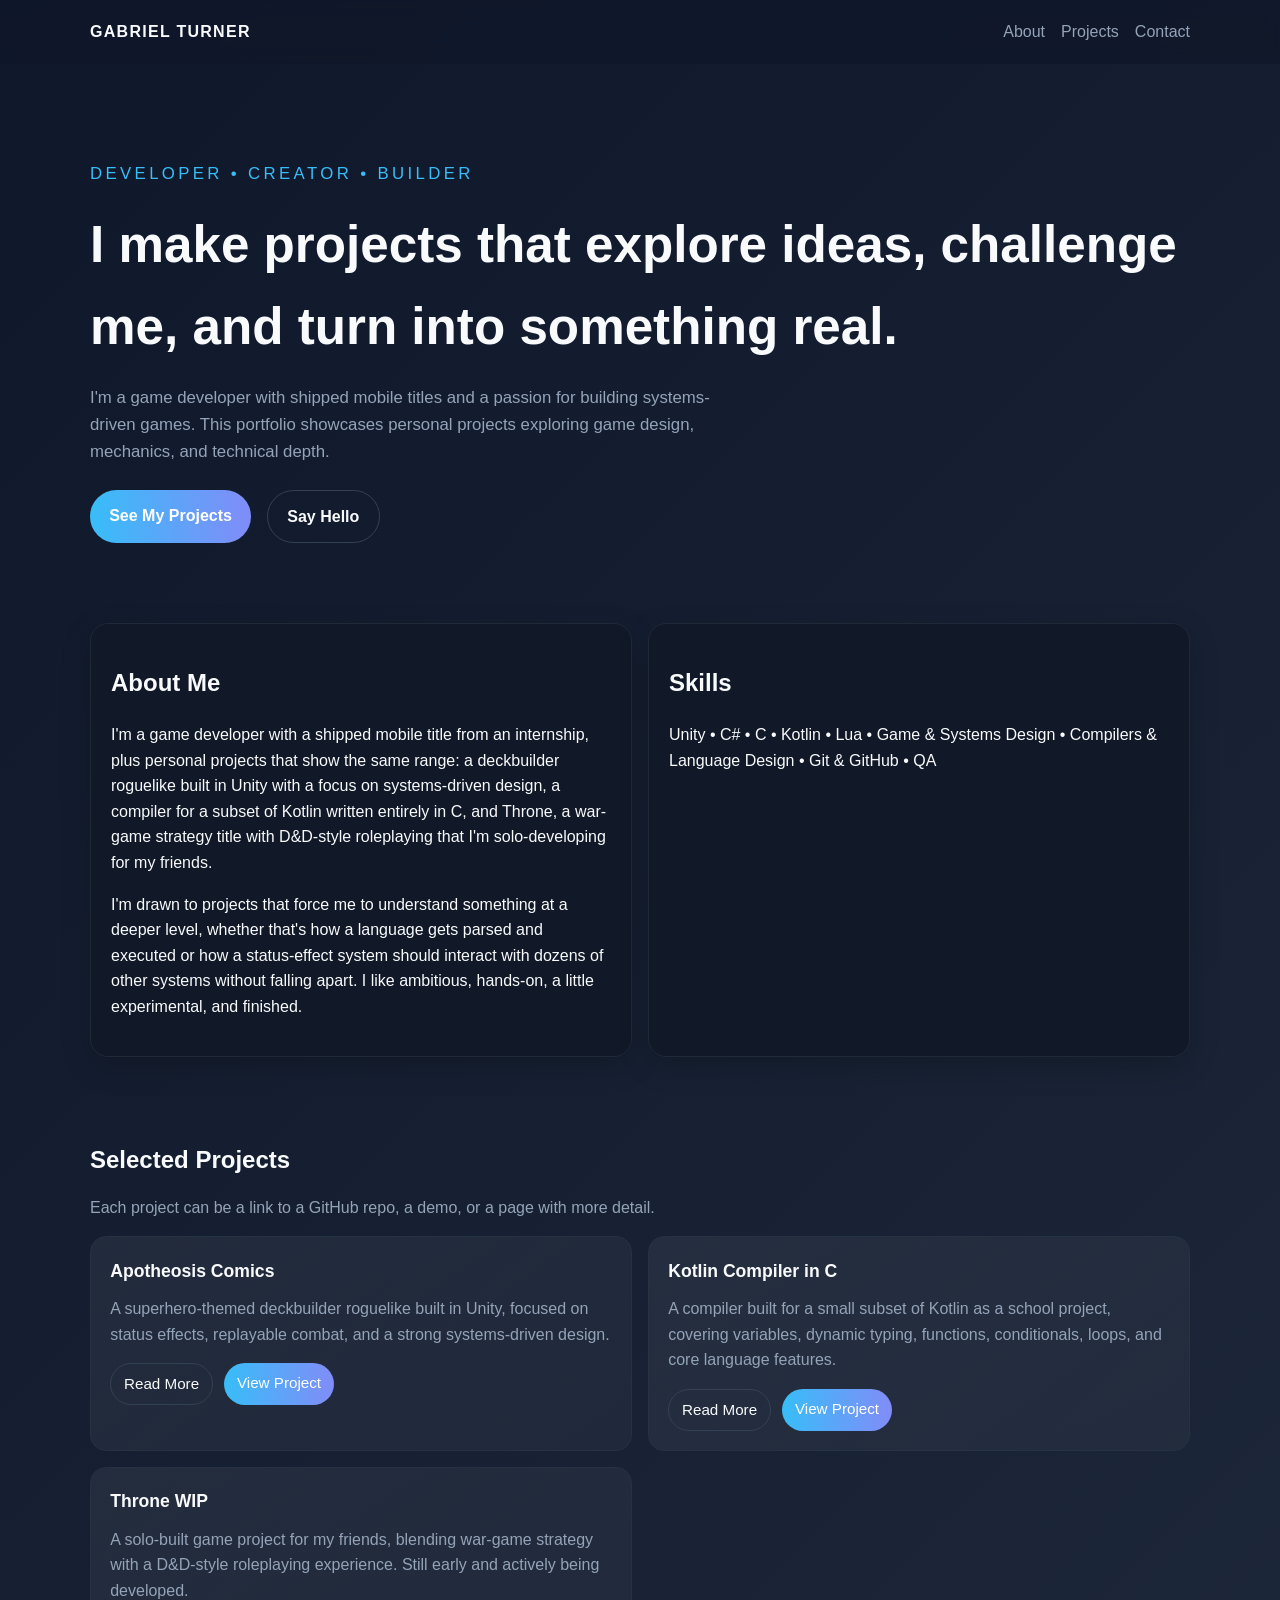
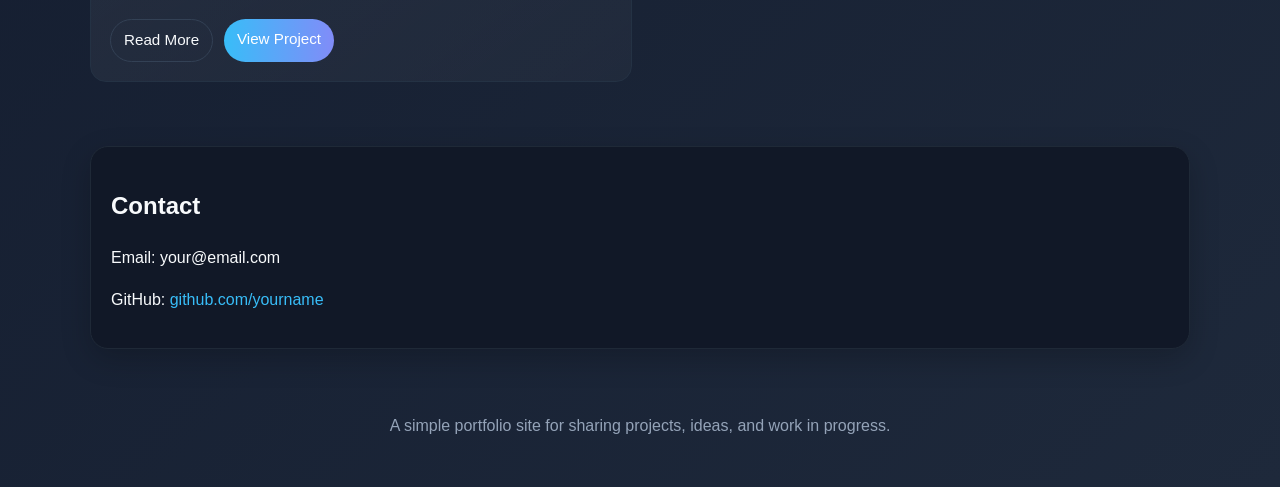
==== index.html @ 8d3835a8 "Add files via upload" ====
<!DOCTYPE html>
<html lang="en">
  <head>
    <meta charset="UTF-8" />
    <meta name="viewport" content="width=device-width, initial-scale=1.0" />
    <title>Gabriel Turner | Portfolio</title>
    <meta name="description" content="A simple portfolio website starter for GitHub Pages." />
    <style>
      :root {
        --bg: #0f172a;
        --card: #111827;
        --text: #f8fafc;
        --muted: #94a3b8;
        --accent: #38bdf8;
        --accent-2: #818cf8;
      }

      * { box-sizing: border-box; }
      body {
        margin: 0;
        font-family: Arial, Helvetica, sans-serif;
        background: linear-gradient(135deg, var(--bg), #1e293b);
        color: var(--text);
        line-height: 1.6;
      }

      a { color: inherit; text-decoration: none; }

      .container {
        width: min(1100px, calc(100% - 2rem));
        margin: 0 auto;
      }

      header {
        padding: 1.2rem 0;
        position: sticky;
        top: 0;
        background: rgba(15, 23, 42, 0.8);
        backdrop-filter: blur(8px);
      }

      nav {
        display: flex;
        justify-content: space-between;
        align-items: center;
      }

      .brand {
        font-weight: 700;
        letter-spacing: 0.08em;
        text-transform: uppercase;
      }

      .nav-links {
        display: flex;
        gap: 1rem;
        color: var(--muted);
      }

      .hero {
        padding: 5rem 0 3rem;
        display: grid;
        gap: 2rem;
        align-items: center;
      }

      .hero h1 {
        font-size: clamp(2rem, 4vw, 3.5rem);
        margin: 0 0 1rem;
      }

      .hero p {
        color: var(--muted);
        font-size: 1.05rem;
        max-width: 650px;
      }

      .hero-actions {
        display: flex;
        flex-wrap: wrap;
        gap: 1rem;
        margin-top: 1.5rem;
      }

      .btn {
        display: inline-block;
        padding: 0.8rem 1.2rem;
        border-radius: 999px;
        font-weight: 600;
      }

      .btn-primary {
        background: linear-gradient(90deg, var(--accent), var(--accent-2));
        color: white;
      }

      .btn-secondary {
        border: 1px solid #334155;
        color: var(--text);
      }

      .card {
        background: var(--card);
        border: 1px solid #1f2937;
        border-radius: 18px;
        padding: 1.25rem;
        box-shadow: 0 10px 30px rgba(0,0,0,0.2);
      }

      section {
        padding: 2rem 0;
      }

      .grid {
        display: grid;
        gap: 1rem;
        grid-template-columns: repeat(2, minmax(0, 1fr));
      }

      .project-list {
        display: grid;
        gap: 1rem;
        grid-template-columns: repeat(2, minmax(0, 1fr));
      }

      .project {
        padding: 1.2rem;
        border-radius: 16px;
        background: linear-gradient(145deg, rgba(255,255,255,0.06), rgba(255,255,255,0.03));
        border: 1px solid #243244;
        display: flex;
        flex-direction: column;
        gap: 0.7rem;
      }

      .project h3 {
        margin: 0;
        font-size: 1.1rem;
      }

      .project p {
        margin: 0;
        color: var(--muted);
      }

      .project-links {
        display: flex;
        flex-wrap: wrap;
        gap: 0.7rem;
        margin-top: 0.3rem;
      }

      .project-links a {
        display: inline-block;
        padding: 0.5rem 0.8rem;
        border-radius: 999px;
        border: 1px solid #334155;
        color: var(--text);
        font-size: 0.95rem;
      }

      .project-links a.primary {
        background: linear-gradient(90deg, var(--accent), var(--accent-2));
        color: white;
        border: none;
      }

      footer {
        padding: 2rem 0 3rem;
        color: var(--muted);
        text-align: center;
      }

      @media (max-width: 700px) {
        .grid,
        .project-list {
          grid-template-columns: 1fr;
        }

        .hero {
          padding-top: 3rem;
        }
      }
    </style>
  </head>
  <body>
    <header>
      <div class="container">
        <nav>
          <a href="#" class="brand">Gabriel Turner</a>
          <div class="nav-links">
            <a href="#about">About</a>
            <a href="#projects">Projects</a>
            <a href="#contact">Contact</a>
          </div>
        </nav>
      </div>
    </header>

    <main class="container">
      <section class="hero">
        <div>
          <p style="text-transform: uppercase; letter-spacing: 0.2em; color: var(--accent);">Developer • Creator • Builder</p>
          <h1>I make projects that explore ideas, challenge me, and turn into something real.</h1>
          <p>
            I'm a game developer with shipped mobile titles and a passion for building systems-driven games. This portfolio showcases personal projects exploring game design, mechanics, and technical depth.
          </p>
          <div class="hero-actions">
            <a class="btn btn-primary" href="#projects">See My Projects</a>
            <a class="btn btn-secondary" href="#contact">Say Hello</a>
          </div>
        </div>
      </section>

      <section id="about">
        <div class="grid">
          <div class="card">
            <h2>About Me</h2>
            <p>
              I'm a game developer with a shipped mobile title from an internship, plus personal projects that show the same range: a deckbuilder roguelike built in Unity with a focus on systems-driven design, a compiler for a subset of Kotlin written entirely in C, and Throne, a war-game strategy title with D&D-style roleplaying that I'm solo-developing for my friends.
            </p>
            <p>
              I'm drawn to projects that force me to understand something at a deeper level, whether that's how a language gets parsed and executed or how a status-effect system should interact with dozens of other systems without falling apart. I like ambitious, hands-on, a little experimental, and finished.
            </p>
          </div>
          <div class="card">
            <h2>Skills</h2>
            <p>Unity • C# • C • Kotlin • Lua • Game &amp; Systems Design • Compilers &amp; Language Design • Git &amp; GitHub • QA</p>
          </div>
        </div>
      </section>

      <section id="projects">
        <h2>Selected Projects</h2>
        <p style="color: var(--muted); margin-top: -0.25rem; margin-bottom: 1rem;">
          Each project can be a link to a GitHub repo, a demo, or a page with more detail.
        </p>
        <div class="project-list">
          <div class="project">
            <h3>Apotheosis Comics</h3>
            <p>A superhero-themed deckbuilder roguelike built in Unity, focused on status effects, replayable combat, and a strong systems-driven design.</p>
            <div class="project-links">
              <a href="project-unity.html">Read More</a>
              <a class="primary" href="https://github.com/gabraham3/Paragon-Comics" target="_blank" rel="noopener noreferrer">View Project</a>
            </div>
          </div>
          <div class="project">
            <h3>Kotlin Compiler in C</h3>
            <p>A compiler built for a small subset of Kotlin as a school project, covering variables, dynamic typing, functions, conditionals, loops, and core language features.</p>
            <div class="project-links">
              <a href="project-compiler.html">Read More</a>
              <a class="primary" href="https://github.com/gabraham3/Kotlin-Compiler" target="_blank" rel="noopener noreferrer">View Project</a>
            </div>
          </div>
          <div class="project">
            <h3>Throne WIP</h3>
            <p>A solo-built game project for my friends, blending war-game strategy with a D&D-style roleplaying experience. Still early and actively being developed.</p>
            <div class="project-links">
              <a href="project-throne.html">Read More</a>
              <a class="primary" href="https://github.com/gabraham3/throne" target="_blank" rel="noopener noreferrer">View Project</a>
            </div>
          </div>
        </div>
      </section>

      <section id="contact">
        <div class="card">
          <h2>Contact</h2>
          <p>Email: your@email.com</p>
          <p>GitHub: <a href="https://github.com" style="color: var(--accent);">github.com/yourname</a></p>
        </div>
      </section>
    </main>

    <footer>
      <div class="container">A simple portfolio site for sharing projects, ideas, and work in progress.</div>
    </footer>
  </body>
</html>
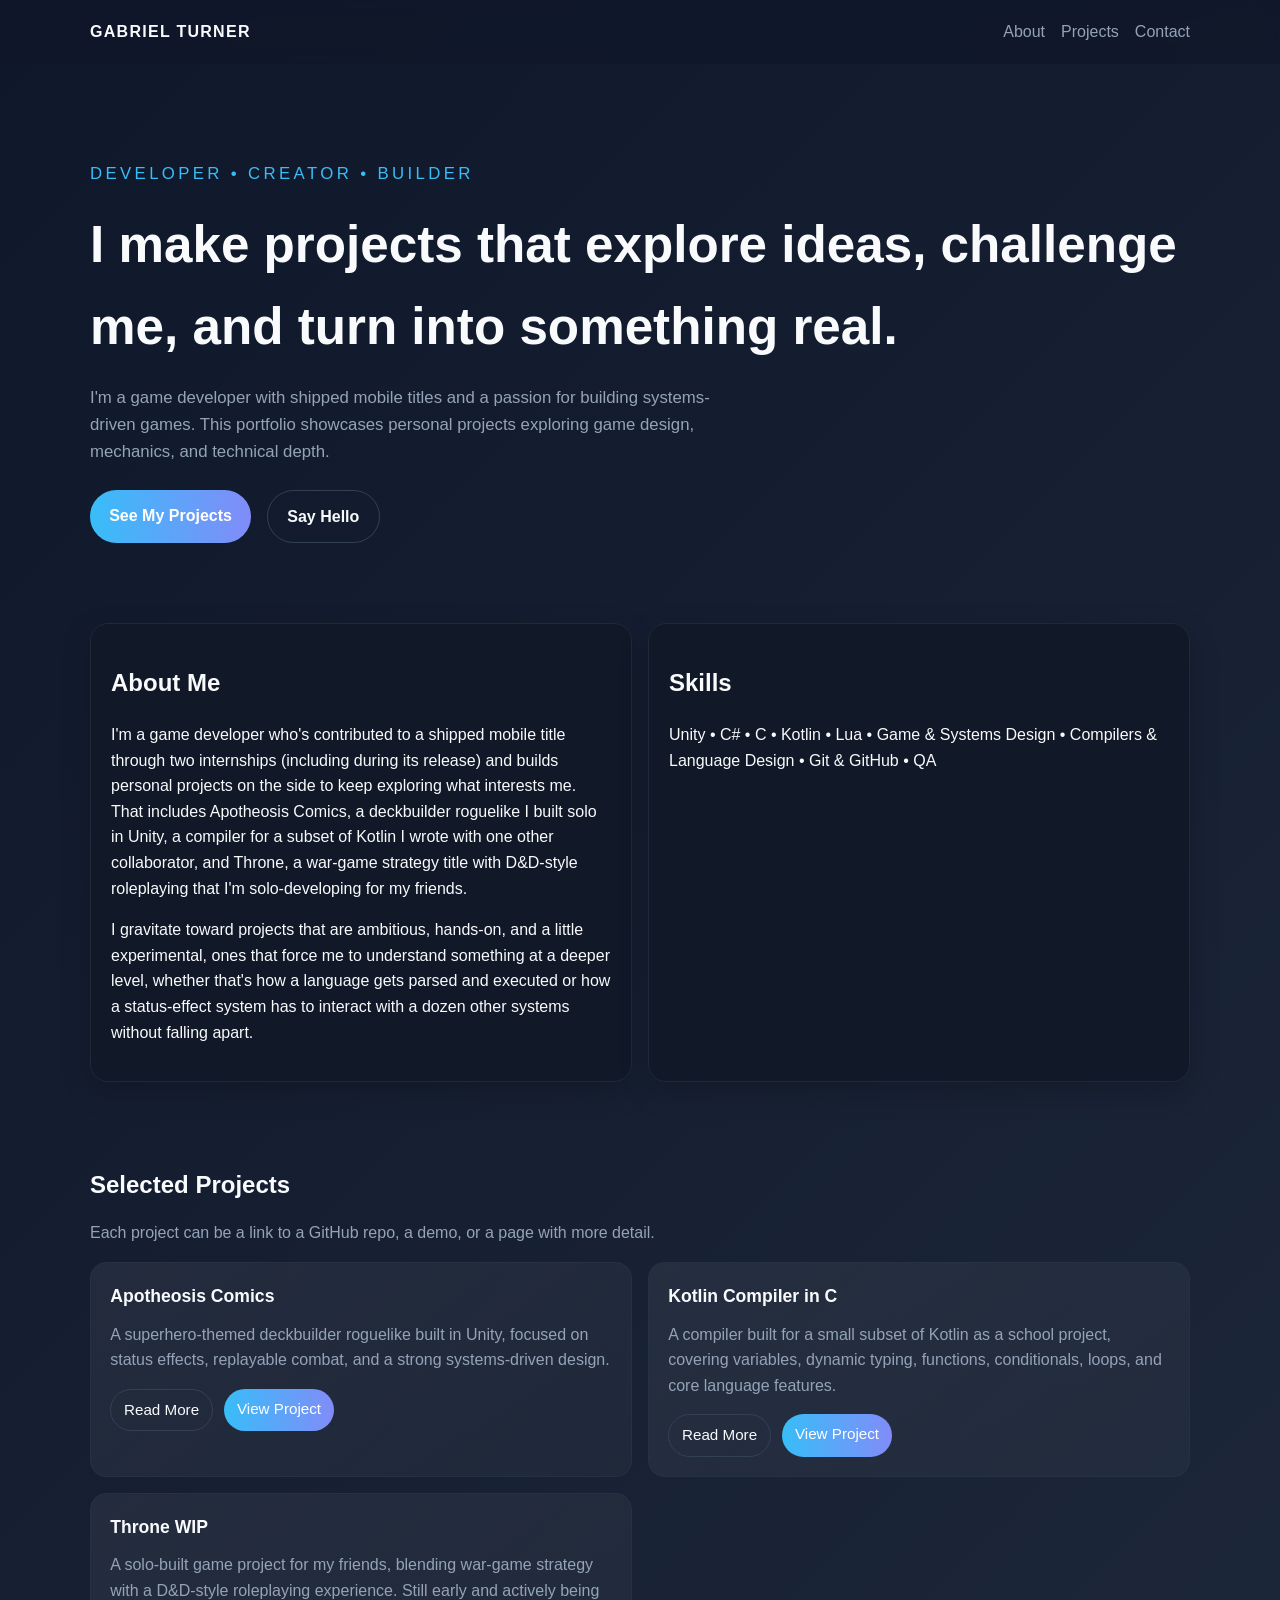
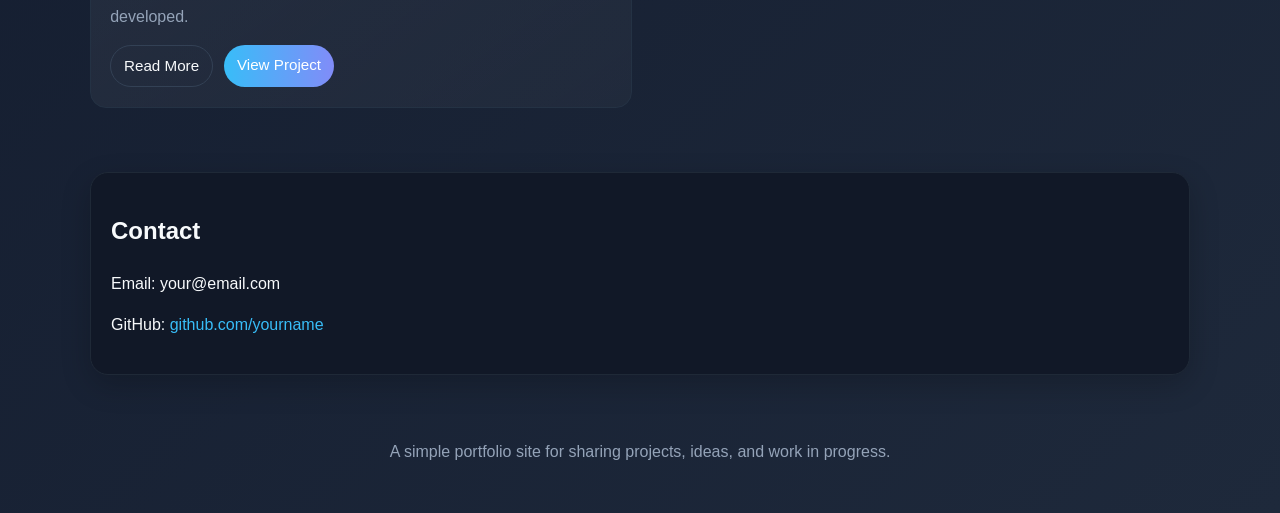
==== commit ba6e341a: "Add files via upload" ====
--- a/index.html
+++ b/index.html
@@ -217,10 +217,10 @@
           <div class="card">
             <h2>About Me</h2>
             <p>
-              I'm a game developer with a shipped mobile title from an internship, plus personal projects that show the same range: a deckbuilder roguelike built in Unity with a focus on systems-driven design, a compiler for a subset of Kotlin written entirely in C, and Throne, a war-game strategy title with D&D-style roleplaying that I'm solo-developing for my friends.
+              I'm a game developer who's contributed to a shipped mobile title through two internships (including during its release) and builds personal projects on the side to keep exploring what interests me. That includes Apotheosis Comics, a deckbuilder roguelike I built solo in Unity, a compiler for a subset of Kotlin I wrote with one other collaborator, and Throne, a war-game strategy title with D&D-style roleplaying that I'm solo-developing for my friends.
             </p>
             <p>
-              I'm drawn to projects that force me to understand something at a deeper level, whether that's how a language gets parsed and executed or how a status-effect system should interact with dozens of other systems without falling apart. I like ambitious, hands-on, a little experimental, and finished.
+              I gravitate toward projects that are ambitious, hands-on, and a little experimental, ones that force me to understand something at a deeper level, whether that's how a language gets parsed and executed or how a status-effect system has to interact with a dozen other systems without falling apart.
             </p>
           </div>
           <div class="card">
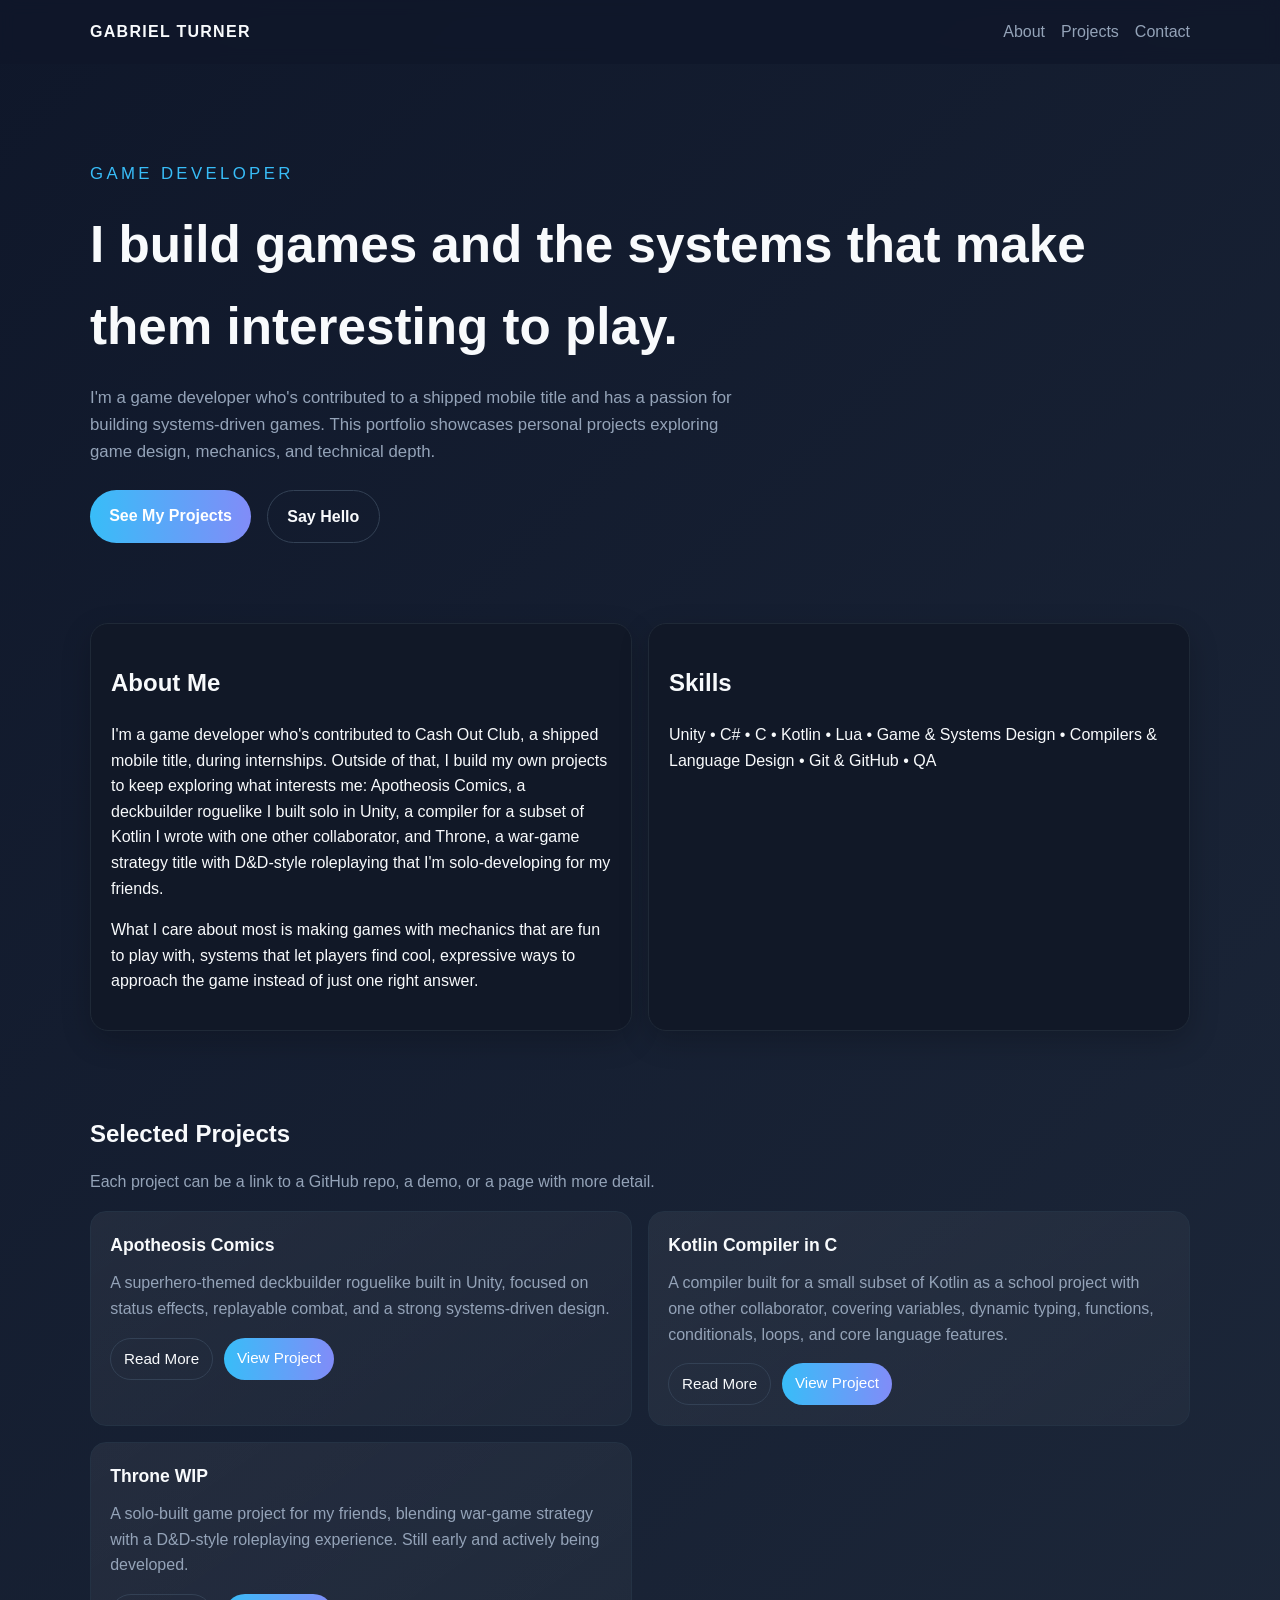
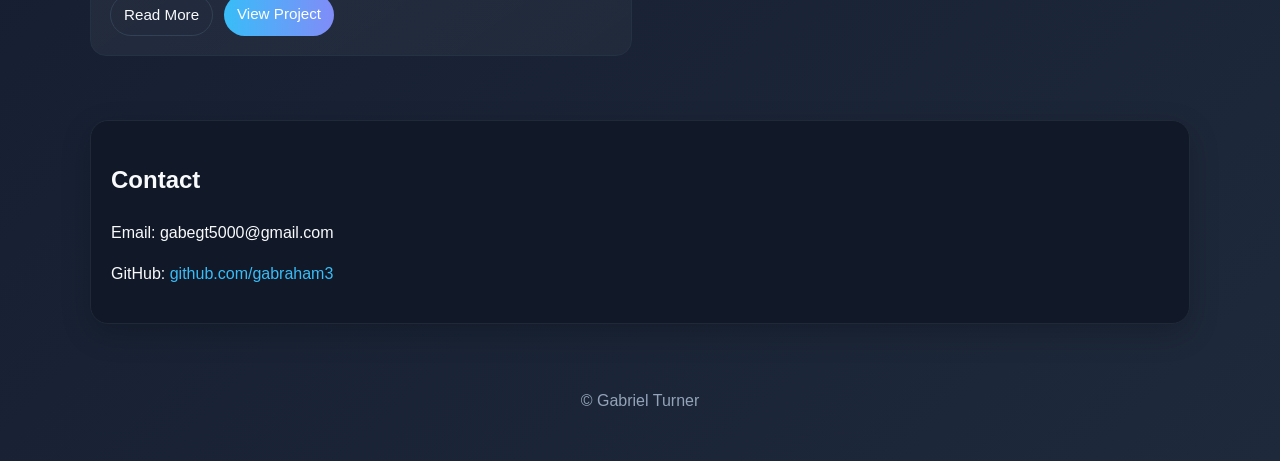
==== commit ff604b35: "Add files via upload" ====
--- a/index.html
+++ b/index.html
@@ -200,10 +200,10 @@
     <main class="container">
       <section class="hero">
         <div>
-          <p style="text-transform: uppercase; letter-spacing: 0.2em; color: var(--accent);">Developer • Creator • Builder</p>
-          <h1>I make projects that explore ideas, challenge me, and turn into something real.</h1>
+          <p style="text-transform: uppercase; letter-spacing: 0.2em; color: var(--accent);">Game Developer</p>
+          <h1>I build games and the systems that make them interesting to play.</h1>
           <p>
-            I'm a game developer with shipped mobile titles and a passion for building systems-driven games. This portfolio showcases personal projects exploring game design, mechanics, and technical depth.
+            I'm a game developer who's contributed to a shipped mobile title and has a passion for building systems-driven games. This portfolio showcases personal projects exploring game design, mechanics, and technical depth.
           </p>
           <div class="hero-actions">
             <a class="btn btn-primary" href="#projects">See My Projects</a>
@@ -217,10 +217,10 @@
           <div class="card">
             <h2>About Me</h2>
             <p>
-              I'm a game developer who's contributed to a shipped mobile title through two internships (including during its release) and builds personal projects on the side to keep exploring what interests me. That includes Apotheosis Comics, a deckbuilder roguelike I built solo in Unity, a compiler for a subset of Kotlin I wrote with one other collaborator, and Throne, a war-game strategy title with D&D-style roleplaying that I'm solo-developing for my friends.
+              I'm a game developer who's contributed to Cash Out Club, a shipped mobile title, during internships. Outside of that, I build my own projects to keep exploring what interests me: Apotheosis Comics, a deckbuilder roguelike I built solo in Unity, a compiler for a subset of Kotlin I wrote with one other collaborator, and Throne, a war-game strategy title with D&D-style roleplaying that I'm solo-developing for my friends.
             </p>
             <p>
-              I gravitate toward projects that are ambitious, hands-on, and a little experimental, ones that force me to understand something at a deeper level, whether that's how a language gets parsed and executed or how a status-effect system has to interact with a dozen other systems without falling apart.
+              What I care about most is making games with mechanics that are fun to play with, systems that let players find cool, expressive ways to approach the game instead of just one right answer.
             </p>
           </div>
           <div class="card">
@@ -246,7 +246,7 @@
           </div>
           <div class="project">
             <h3>Kotlin Compiler in C</h3>
-            <p>A compiler built for a small subset of Kotlin as a school project, covering variables, dynamic typing, functions, conditionals, loops, and core language features.</p>
+            <p>A compiler built for a small subset of Kotlin as a school project with one other collaborator, covering variables, dynamic typing, functions, conditionals, loops, and core language features.</p>
             <div class="project-links">
               <a href="project-compiler.html">Read More</a>
               <a class="primary" href="https://github.com/gabraham3/Kotlin-Compiler" target="_blank" rel="noopener noreferrer">View Project</a>
@@ -266,14 +266,14 @@
       <section id="contact">
         <div class="card">
           <h2>Contact</h2>
-          <p>Email: your@email.com</p>
-          <p>GitHub: <a href="https://github.com" style="color: var(--accent);">github.com/yourname</a></p>
+          <p>Email: gabegt5000@gmail.com</p>
+          <p>GitHub: <a href="https://github.com/gabraham3" style="color: var(--accent);">github.com/gabraham3</a></p>
         </div>
       </section>
     </main>
 
     <footer>
-      <div class="container">A simple portfolio site for sharing projects, ideas, and work in progress.</div>
+      <div class="container">&copy; Gabriel Turner</div>
     </footer>
   </body>
 </html>
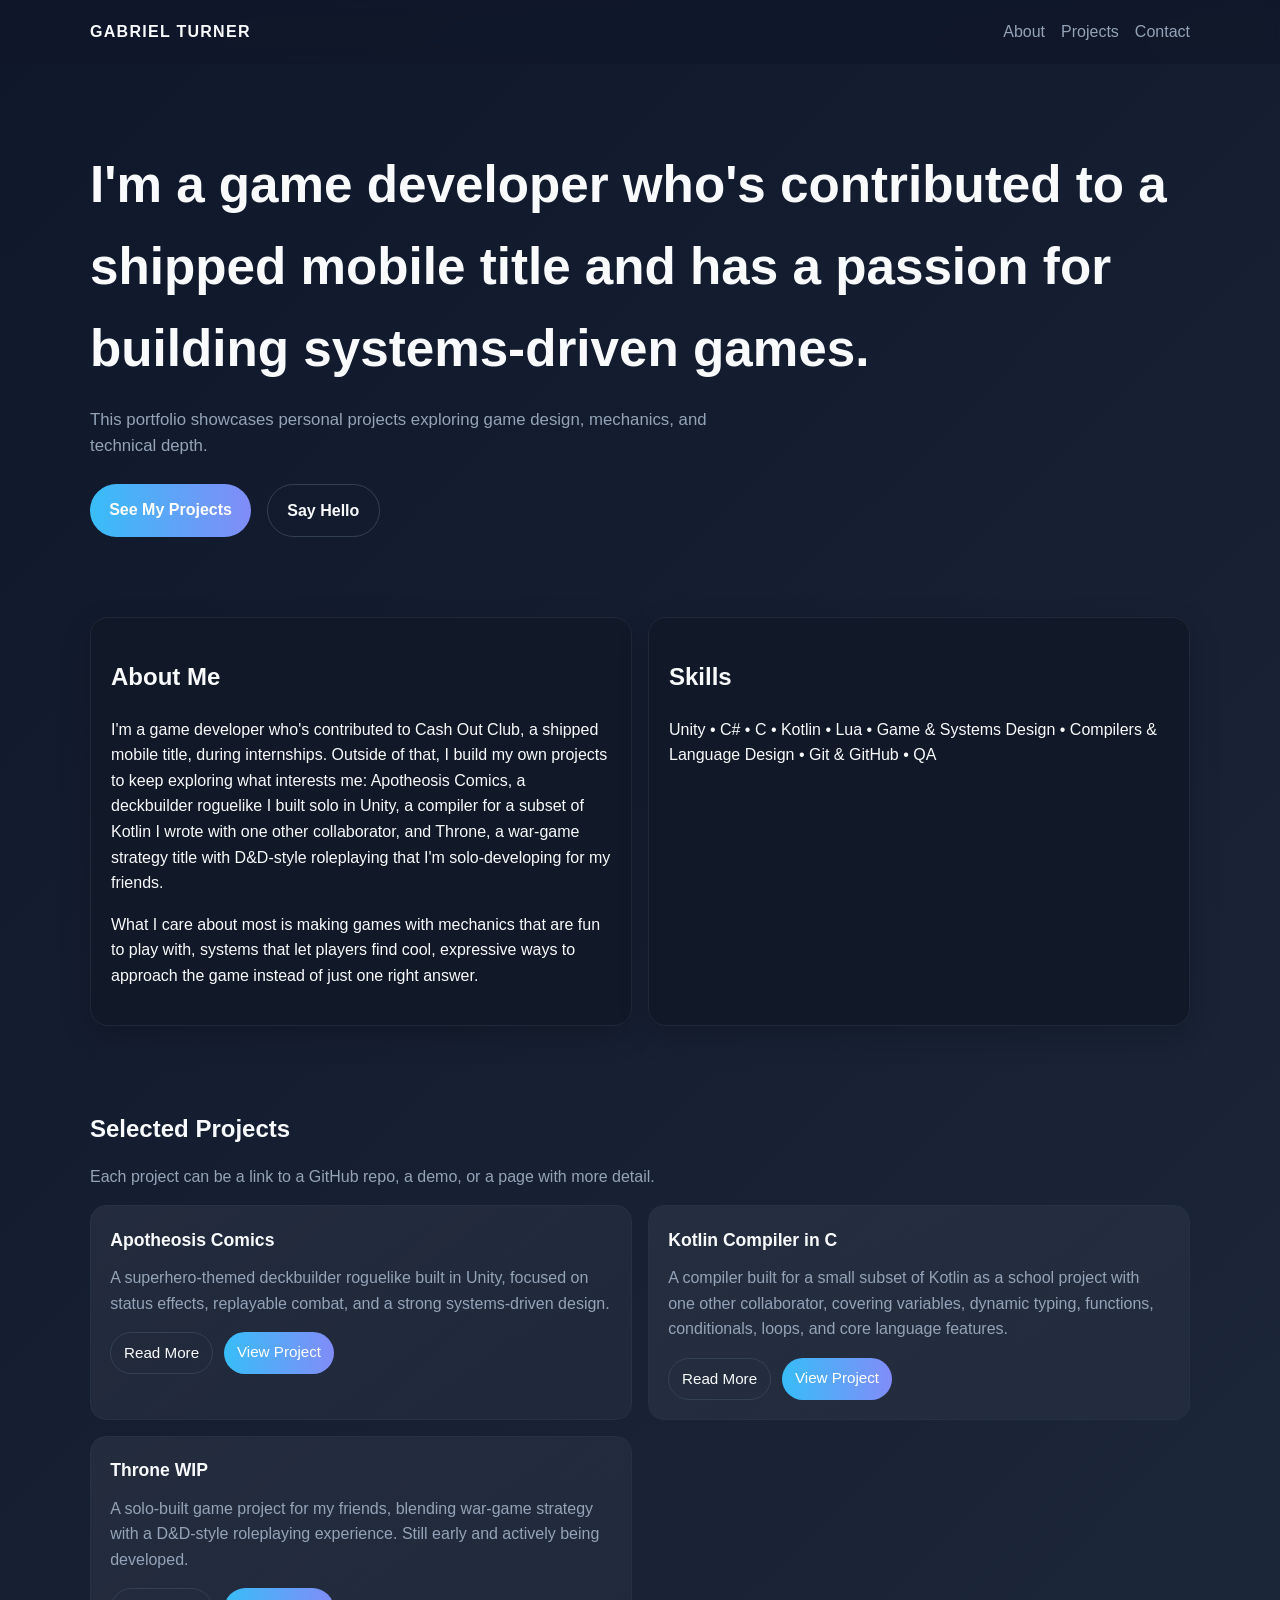
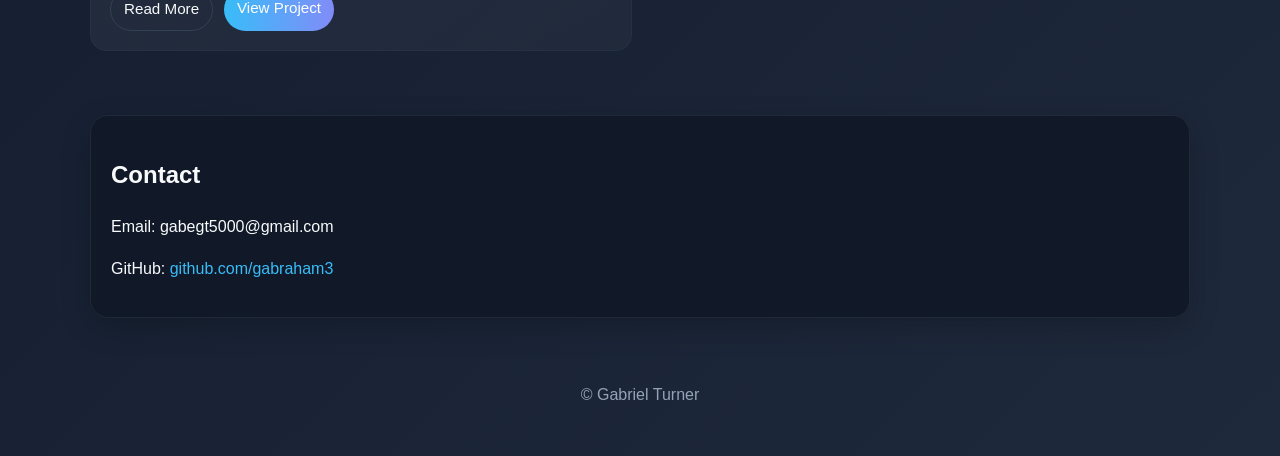
==== commit 9e2b823d: "Add files via upload" ====
--- a/index.html
+++ b/index.html
@@ -200,10 +200,9 @@
     <main class="container">
       <section class="hero">
         <div>
-          <p style="text-transform: uppercase; letter-spacing: 0.2em; color: var(--accent);">Game Developer</p>
-          <h1>I build games and the systems that make them interesting to play.</h1>
+          <h1>I'm a game developer who's contributed to a shipped mobile title and has a passion for building systems-driven games.</h1>
           <p>
-            I'm a game developer who's contributed to a shipped mobile title and has a passion for building systems-driven games. This portfolio showcases personal projects exploring game design, mechanics, and technical depth.
+            This portfolio showcases personal projects exploring game design, mechanics, and technical depth.
           </p>
           <div class="hero-actions">
             <a class="btn btn-primary" href="#projects">See My Projects</a>
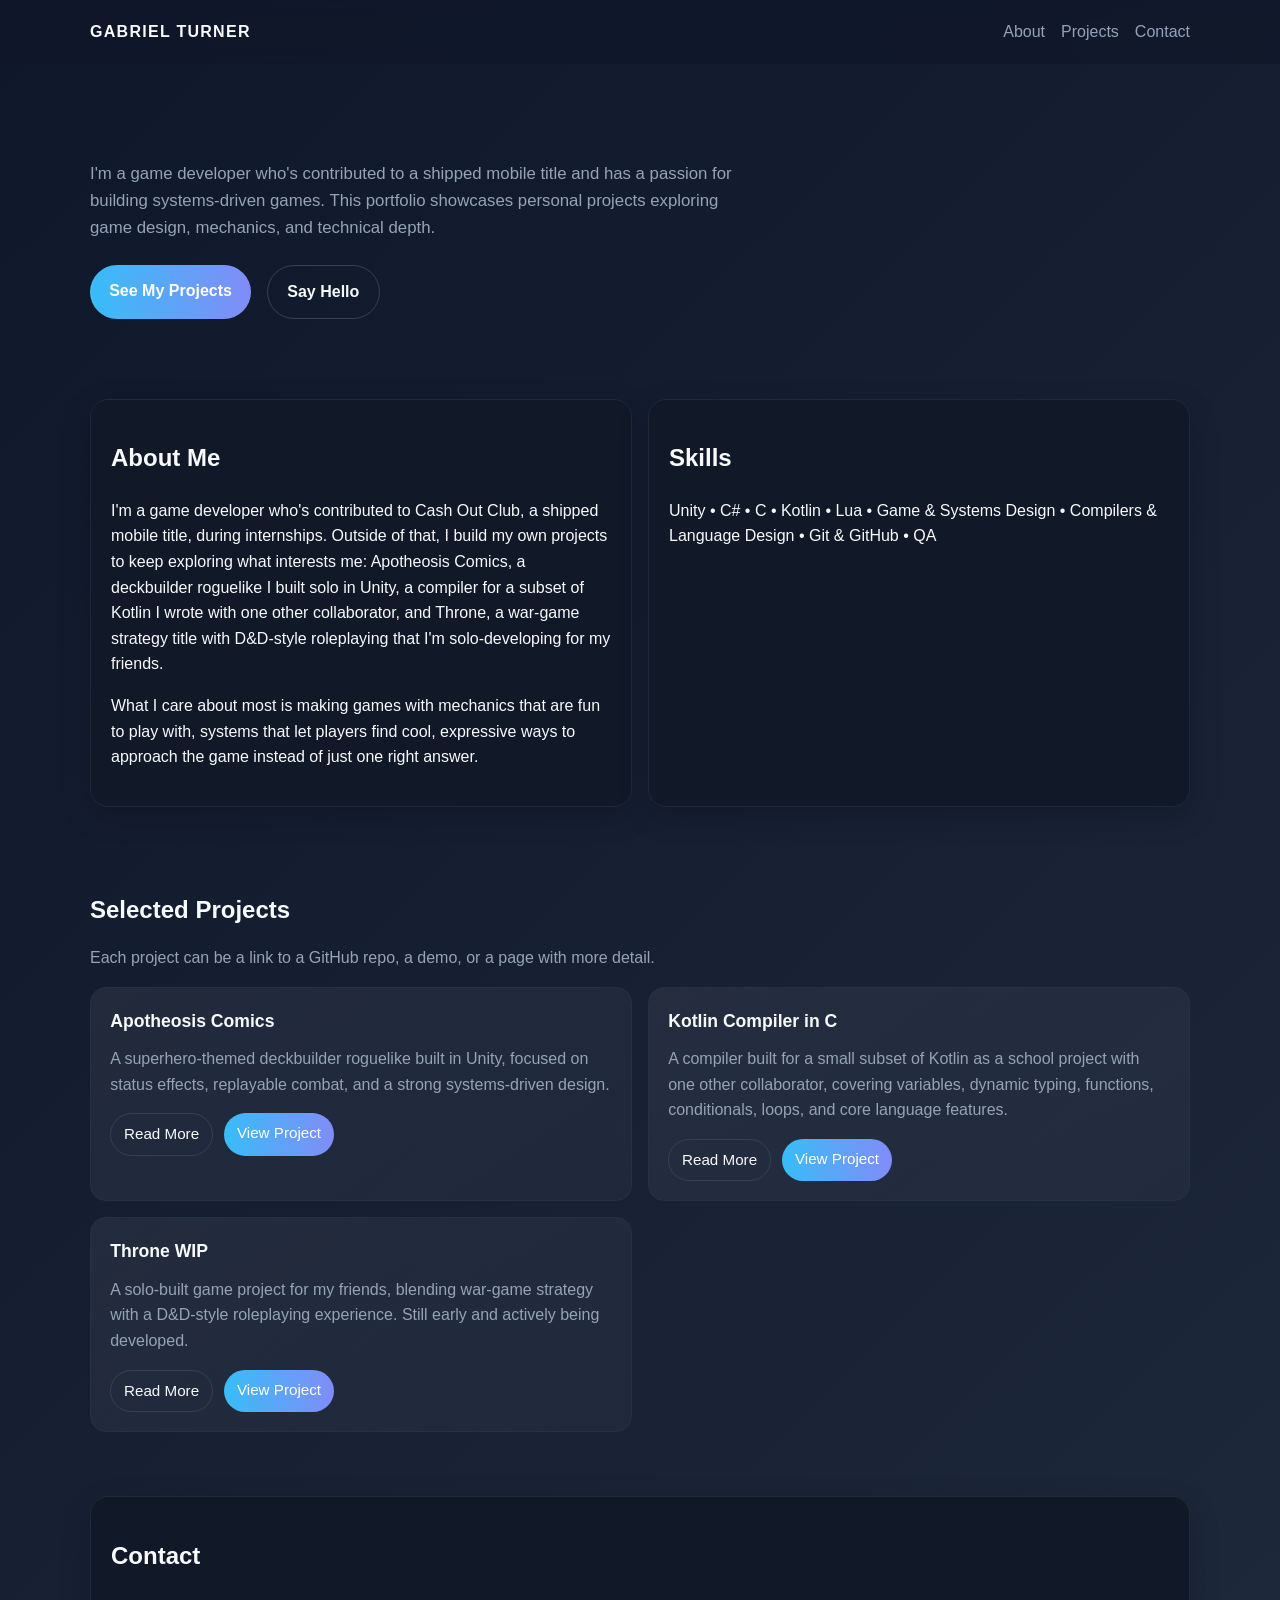
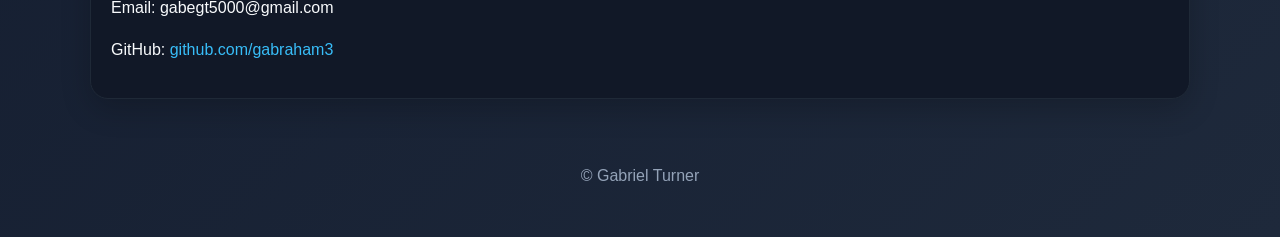
==== commit eb243b7d: "Add files via upload" ====
--- a/index.html
+++ b/index.html
@@ -200,9 +200,8 @@
     <main class="container">
       <section class="hero">
         <div>
-          <h1>I'm a game developer who's contributed to a shipped mobile title and has a passion for building systems-driven games.</h1>
           <p>
-            This portfolio showcases personal projects exploring game design, mechanics, and technical depth.
+            I'm a game developer who's contributed to a shipped mobile title and has a passion for building systems-driven games. This portfolio showcases personal projects exploring game design, mechanics, and technical depth.
           </p>
           <div class="hero-actions">
             <a class="btn btn-primary" href="#projects">See My Projects</a>
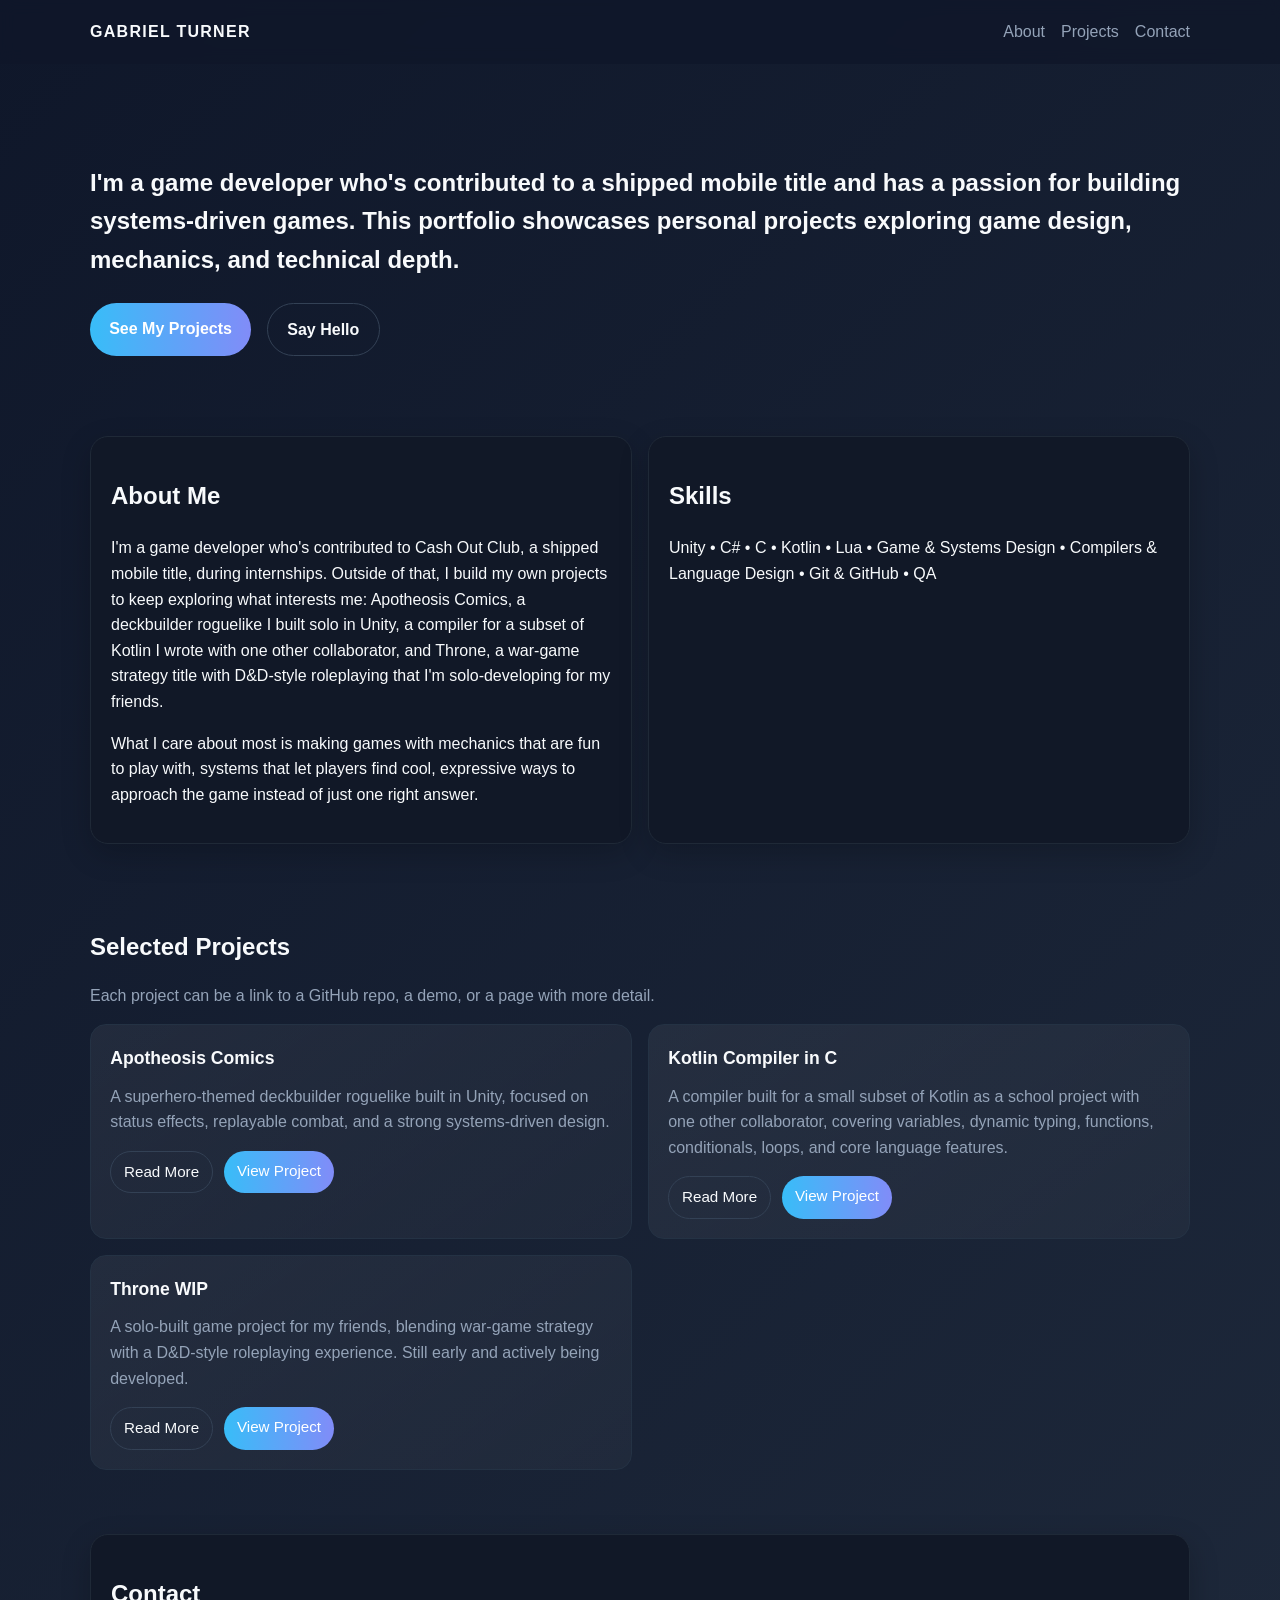
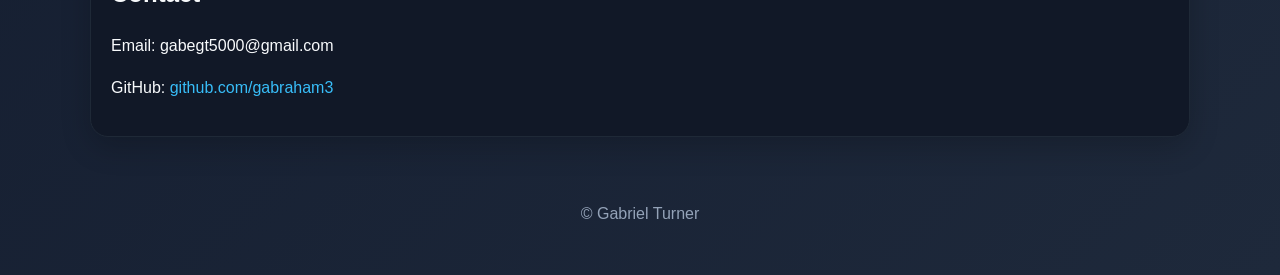
==== commit c2e41171: "Fix HTML encoding issues in index.html" ====
--- a/index.html
+++ b/index.html
@@ -200,9 +200,9 @@
     <main class="container">
       <section class="hero">
         <div>
-          <p>
+          <h2>
             I'm a game developer who's contributed to a shipped mobile title and has a passion for building systems-driven games. This portfolio showcases personal projects exploring game design, mechanics, and technical depth.
-          </p>
+          </h2>
           <div class="hero-actions">
             <a class="btn btn-primary" href="#projects">See My Projects</a>
             <a class="btn btn-secondary" href="#contact">Say Hello</a>
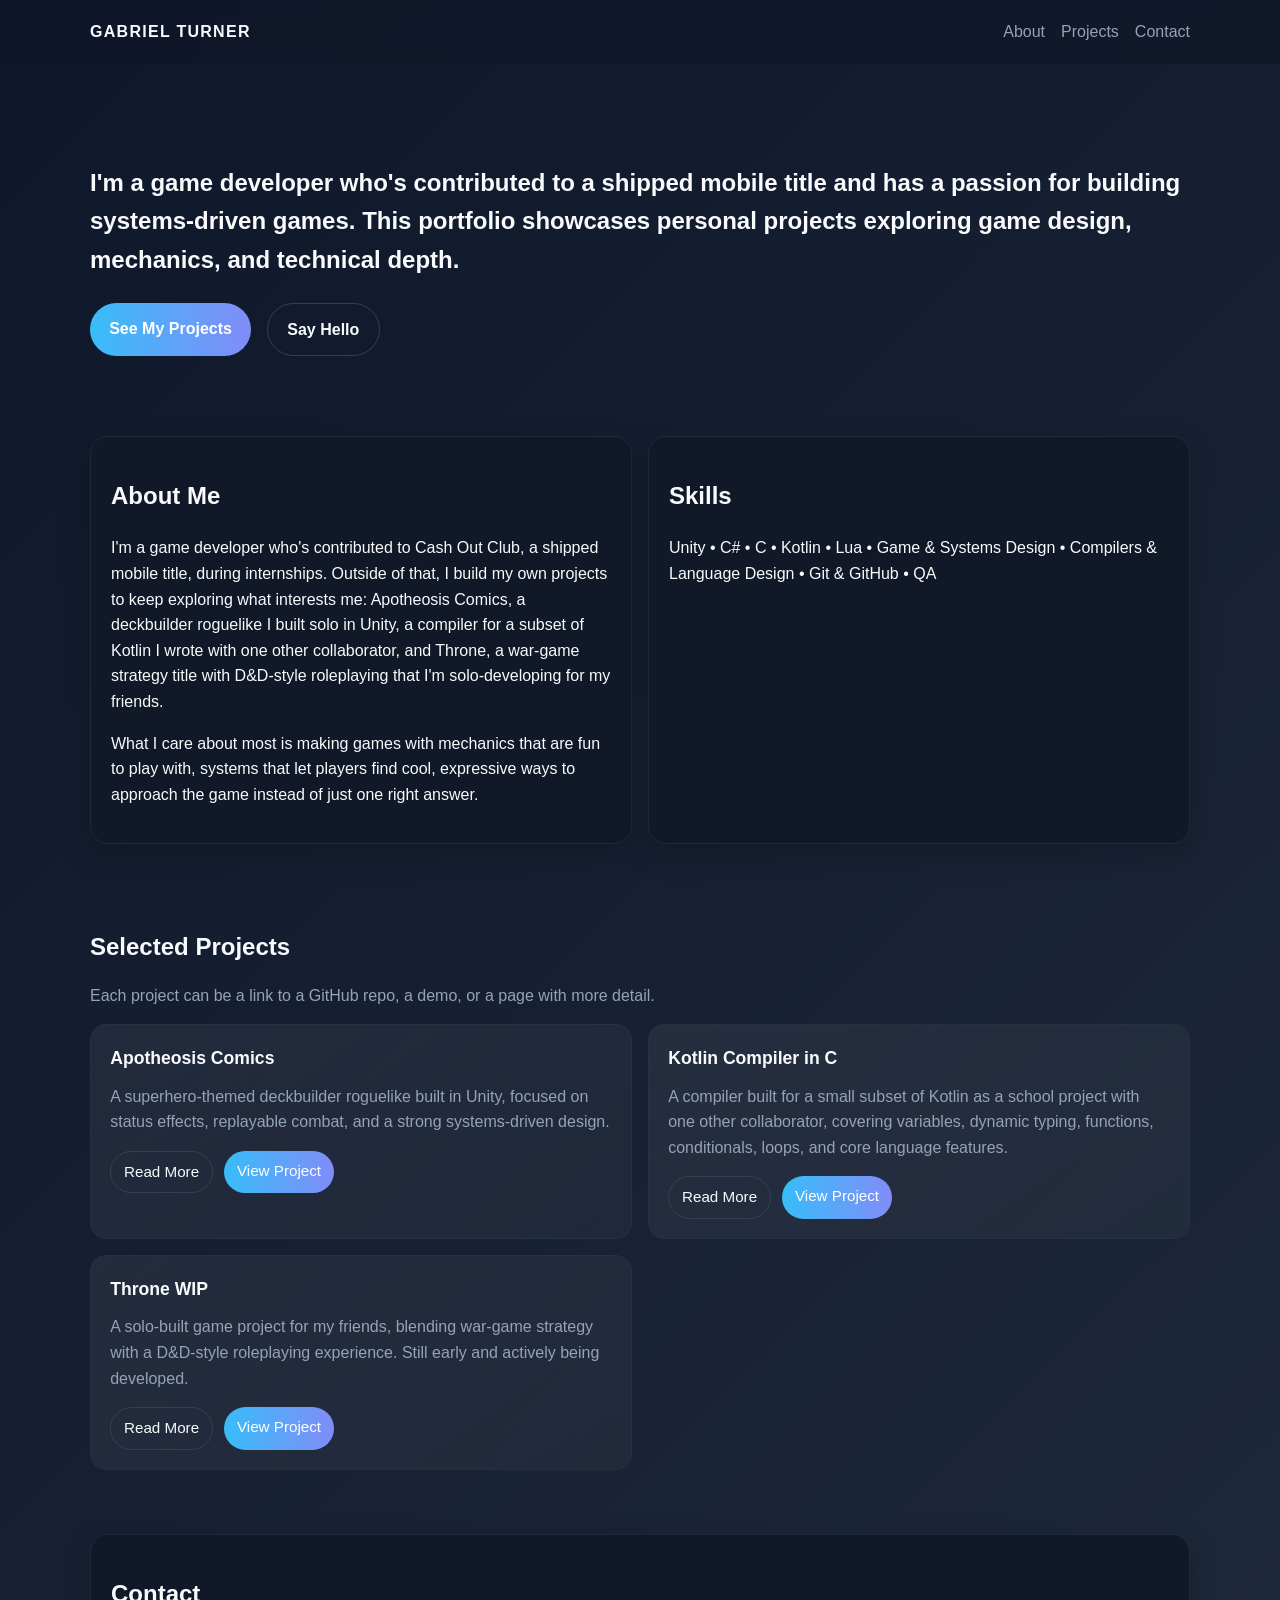
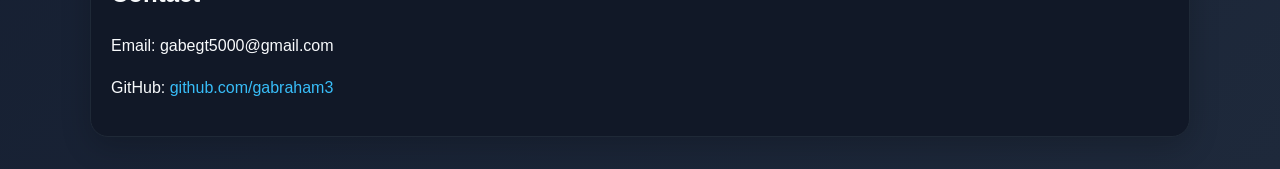
==== commit 929474b4: "Fix HTML formatting and structure" ====
--- a/index.html
+++ b/index.html
@@ -270,8 +270,5 @@
       </section>
     </main>
 
-    <footer>
-      <div class="container">&copy; Gabriel Turner</div>
-    </footer>
   </body>
 </html>
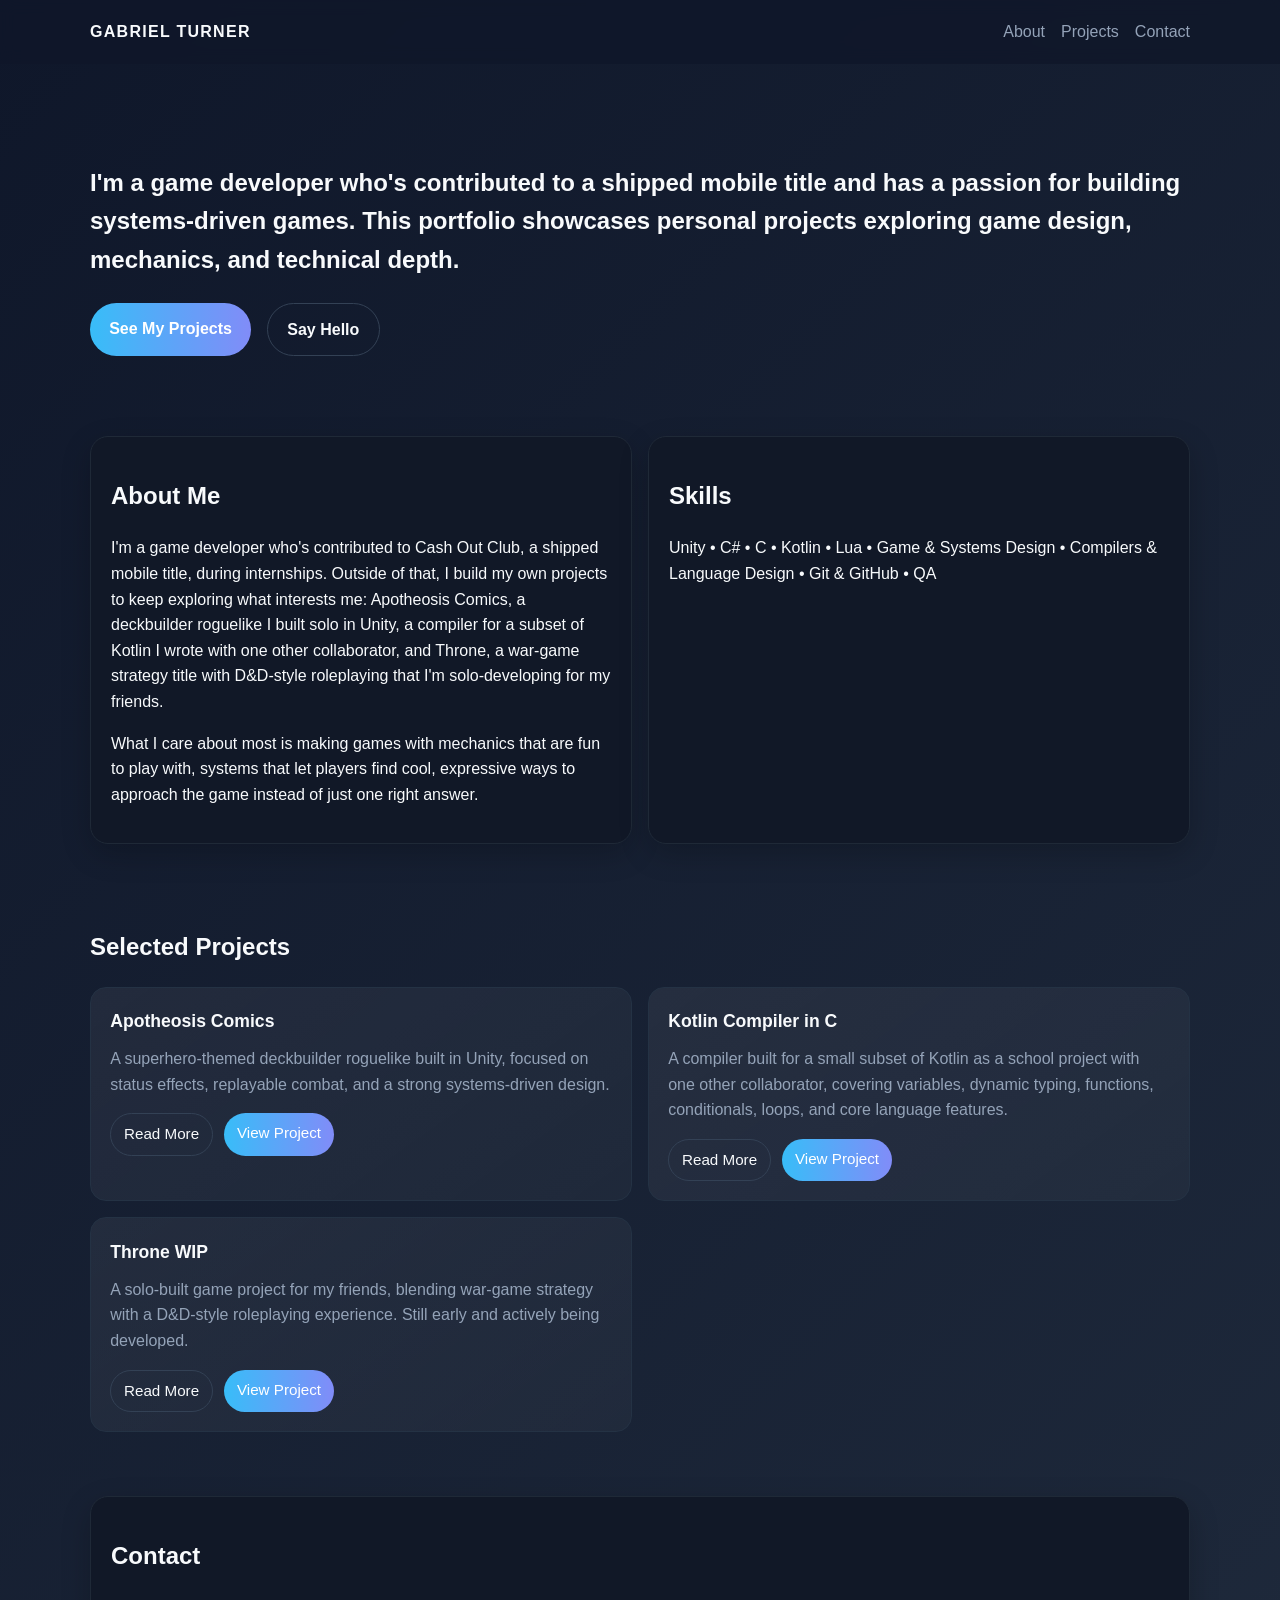
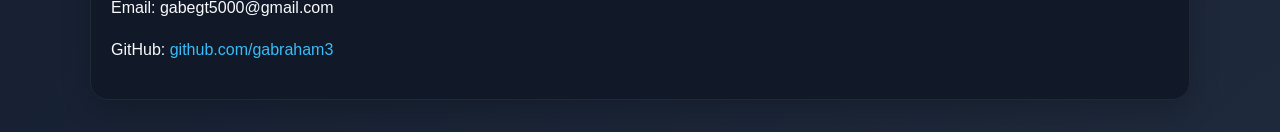
==== commit 9b94cfe6: "Update index.html" ====
--- a/index.html
+++ b/index.html
@@ -230,9 +230,6 @@
 
       <section id="projects">
         <h2>Selected Projects</h2>
-        <p style="color: var(--muted); margin-top: -0.25rem; margin-bottom: 1rem;">
-          Each project can be a link to a GitHub repo, a demo, or a page with more detail.
-        </p>
         <div class="project-list">
           <div class="project">
             <h3>Apotheosis Comics</h3>
